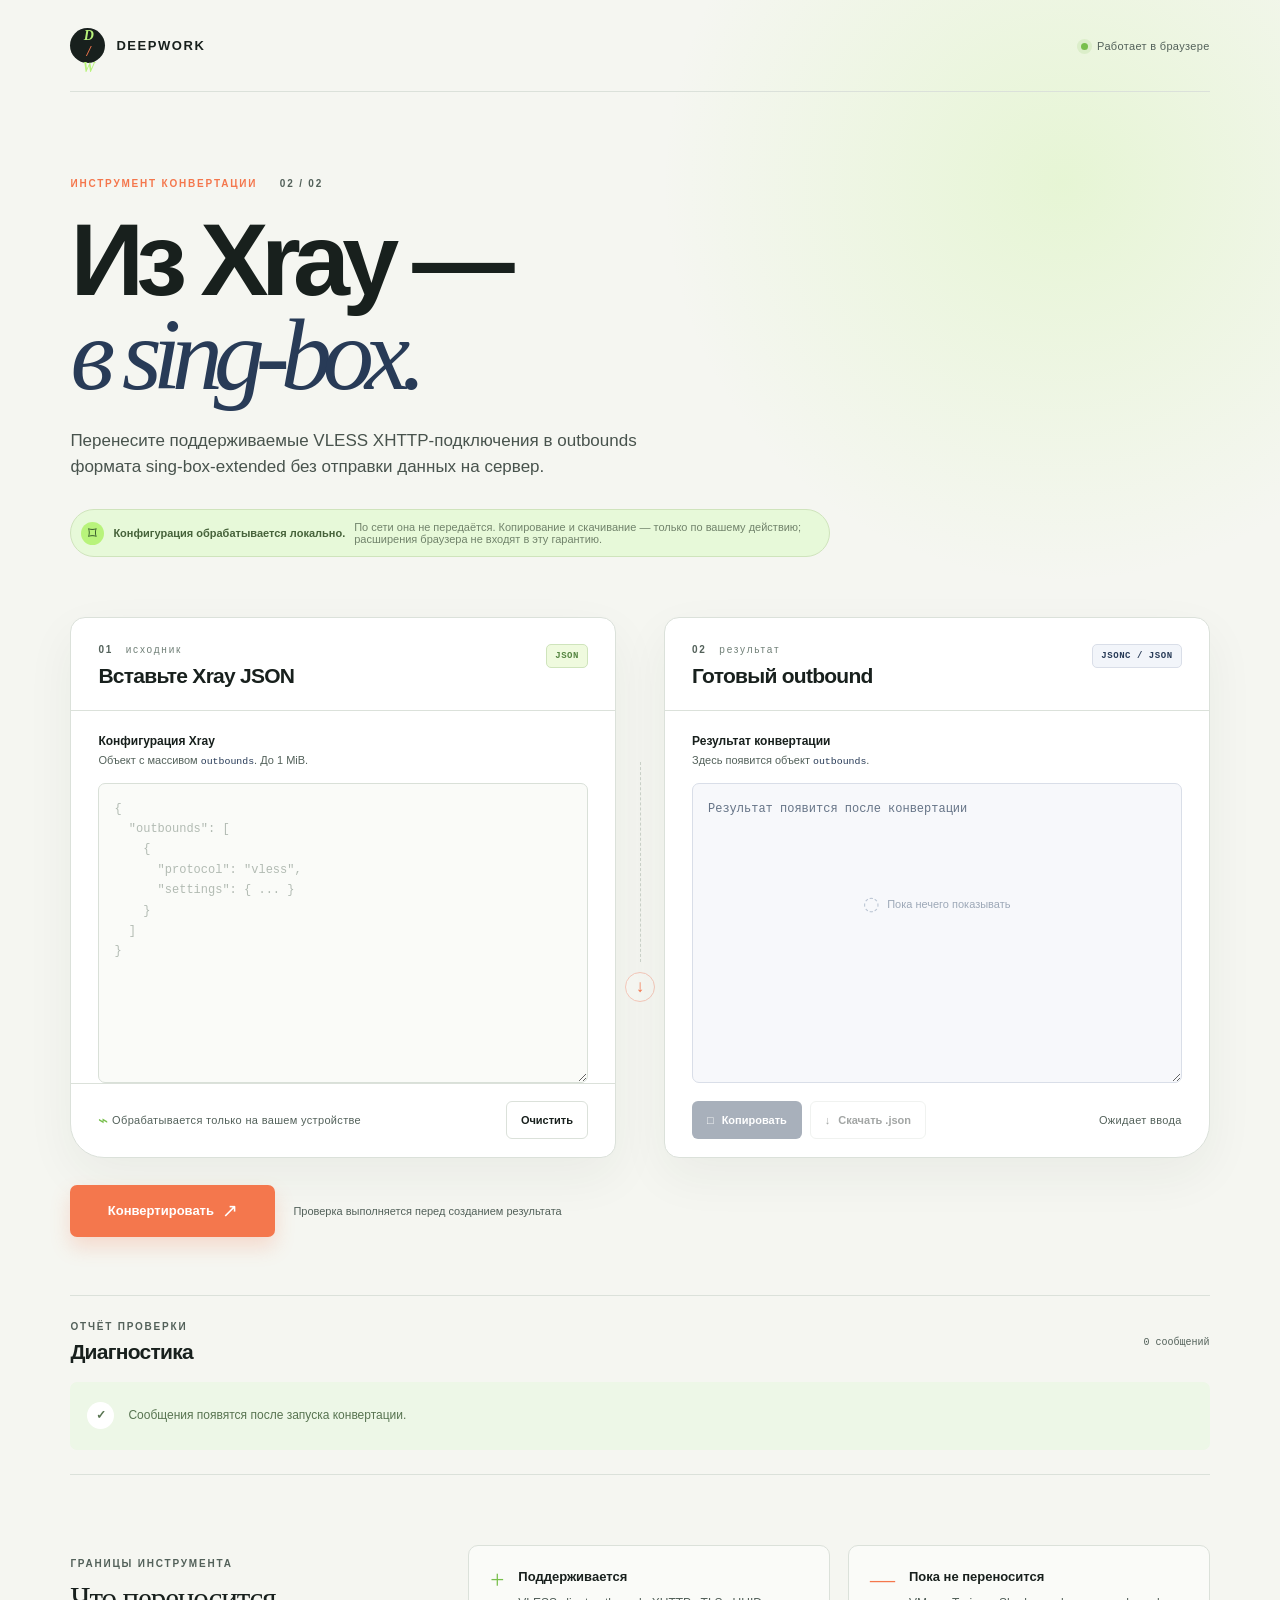
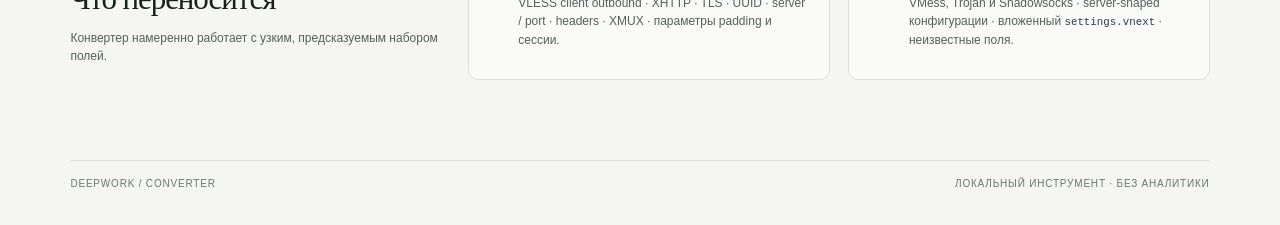
==== docs/converter/index.html @ feda3338 "feat(converter): add xray to sing-box-extended converter" ====
<!doctype html>
<html lang="ru">
<head>
  <meta charset="utf-8">
  <meta name="viewport" content="width=device-width, initial-scale=1">
  <meta name="description" content="Локальный конвертер Xray JSON в outbounds формата sing-box-extended.">
  <meta http-equiv="Content-Security-Policy" content="default-src 'none'; script-src 'self'; style-src 'self'; img-src 'self' data:; connect-src 'none'; object-src 'none'; base-uri 'none'; form-action 'none'">
  <meta name="referrer" content="no-referrer">
  <title>Deepwork / Xray → sing-box</title>
  <link rel="stylesheet" href="./styles.css">
</head>
<body>
  <div class="page-shell">
    <header class="site-header">
      <a class="brand" href="./" aria-label="Deepwork, начало">
        <span class="brand-mark" aria-hidden="true">D<span>/</span>W</span>
        <span>deepwork</span>
      </a>
      <div class="header-note"><span class="status-dot" aria-hidden="true"></span> Работает в браузере</div>
    </header>

    <main>
      <section class="hero" aria-labelledby="page-title">
        <p class="eyebrow">ИНСТРУМЕНТ КОНВЕРТАЦИИ <span>02 / 02</span></p>
        <h1 id="page-title">Из Xray —<br><em>в sing-box.</em></h1>
        <p class="hero-copy">Перенесите поддерживаемые VLESS XHTTP-подключения в outbounds формата sing-box-extended без отправки данных на сервер.</p>
        <div class="privacy-chip"><span class="lock-icon" aria-hidden="true">⌑</span><strong>Конфигурация обрабатывается локально.</strong><span>По сети она не передаётся. Копирование и скачивание — только по вашему действию; расширения браузера не входят в эту гарантию.</span></div>
      </section>

      <section class="workspace" aria-label="Конвертер конфигурации">
        <div class="panel input-panel">
          <div class="panel-heading">
            <div>
              <p class="panel-kicker">01 <span>исходник</span></p>
              <h2>Вставьте Xray JSON</h2>
            </div>
            <span class="format-badge">JSON</span>
          </div>
          <div class="field-wrap">
            <label for="xray-input">Конфигурация Xray</label>
            <p class="field-help" id="input-help">Объект с массивом <code>outbounds</code>. До 1&nbsp;MiB.</p>
            <textarea id="xray-input" name="xray-input" spellcheck="false" autocomplete="off" aria-describedby="input-help" placeholder="{
  &quot;outbounds&quot;: [
    {
      &quot;protocol&quot;: &quot;vless&quot;,
      &quot;settings&quot;: { ... }
    }
  ]
}"></textarea>
          </div>
          <div class="panel-footer input-footer">
            <span class="local-note"><span aria-hidden="true">⌁</span> Обрабатывается только на вашем устройстве</span>
            <button class="button button-ghost" id="clear-button" type="button">Очистить</button>
          </div>
        </div>

        <div class="convert-rail" aria-hidden="true"><span class="rail-line"></span><span class="arrow">↓</span></div>

        <div class="panel output-panel">
          <div class="panel-heading">
            <div>
              <p class="panel-kicker">02 <span>результат</span></p>
              <h2>Готовый outbound</h2>
            </div>
            <span class="format-badge format-output">JSONC / JSON</span>
          </div>
          <div class="field-wrap output-wrap">
            <label for="output-json">Результат конвертации</label>
            <p class="field-help" id="output-help">Здесь появится объект <code>outbounds</code>.</p>
            <textarea id="output-json" name="output-json" readonly spellcheck="false" aria-describedby="output-help" placeholder="Результат появится после конвертации"></textarea>
            <div class="empty-state" id="empty-state"> <span class="empty-icon" aria-hidden="true">◌</span><span>Пока нечего показывать</span></div>
          </div>
          <div class="panel-footer output-footer">
            <div class="output-actions" aria-label="Действия с результатом">
              <button class="button button-primary" id="copy-button" type="button" disabled><span aria-hidden="true">□</span> Копировать</button>
              <button class="button button-ghost" id="download-button" type="button" disabled><span aria-hidden="true">↓</span> Скачать .json</button>
            </div>
            <span class="output-meta" id="output-meta" role="status" aria-live="polite">Ожидает ввода</span>
          </div>
        </div>
      </section>

      <div class="convert-action">
        <button class="button button-convert" id="convert-button" type="button"><span>Конвертировать</span><span class="button-arrow" aria-hidden="true">↗</span></button>
        <p>Проверка выполняется перед созданием результата</p>
      </div>

      <section class="report" aria-labelledby="report-title">
        <div class="report-topline">
          <div><p class="panel-kicker">ОТЧЁТ ПРОВЕРКИ</p><h2 id="report-title">Диагностика</h2></div>
          <span class="report-count" id="diagnostic-count">0 сообщений</span>
        </div>
        <div class="diagnostics diagnostics-empty" id="diagnostics" role="status">
          <span class="report-icon" aria-hidden="true">✓</span>
          <p>Сообщения появятся после запуска конвертации.</p>
        </div>
        <div class="diagnostics diagnostics-error" id="error-state" role="alert" hidden>
          <span class="report-icon" aria-hidden="true">!</span>
          <p><strong>Конвертация не выполнена.</strong><br>Проверьте сообщения и исправьте исходный JSON.</p>
        </div>
        <div class="diagnostics diagnostics-success" id="success-state" hidden>
          <span class="report-icon" aria-hidden="true">✓</span>
          <p><strong>Готово.</strong><br>Поддерживаемые outbounds собраны в новый объект.</p>
        </div>
      </section>

      <section class="scope-grid" aria-labelledby="scope-title">
        <div class="scope-intro"><p class="panel-kicker">ГРАНИЦЫ ИНСТРУМЕНТА</p><h2 id="scope-title">Что переносится</h2><p>Конвертер намеренно работает с узким, предсказуемым набором полей.</p></div>
        <div class="scope-card supported"><span class="scope-sign" aria-hidden="true">+</span><div><h3>Поддерживается</h3><p>VLESS client outbound · XHTTP · TLS · UUID · server / port · headers · XMUX · параметры padding и сессии.</p></div></div>
        <div class="scope-card deferred"><span class="scope-sign" aria-hidden="true">—</span><div><h3>Пока не переносится</h3><p>VMess, Trojan и Shadowsocks · server-shaped конфигурации · вложенный <code>settings.vnext</code> · неизвестные поля.</p></div></div>
      </section>
    </main>

    <footer class="site-footer"><span>Deepwork / converter</span><span>Локальный инструмент · без аналитики</span></footer>
  </div>
  <script type="module" src="./app.js"></script>
</body>
</html>
---- docs/converter/styles.css ----
:root {
  --ink: #18201d;
  --muted: #53615a;
  --line: #dbe1da;
  --paper: #f5f6f1;
  --card: #ffffff;
  --mint: #b8f37b;
  --mint-deep: #78bf4c;
  --orange: #f4774d;
  --navy: #283b57;
  --mono: "SFMono-Regular", Consolas, "Liberation Mono", monospace;
  --display: Georgia, "Times New Roman", serif;
}

* { box-sizing: border-box; }
html { background: var(--paper); color: var(--ink); font-family: "Trebuchet MS", "Avenir Next", sans-serif; }
body { margin: 0; min-width: 320px; background: radial-gradient(circle at 83% 10%, rgba(184,243,123,.24), transparent 25rem), var(--paper); }
button, textarea { font: inherit; }
button { cursor: pointer; }
.page-shell { max-width: 1320px; margin: 0 auto; padding: 0 5.5vw 36px; }
.site-header { height: 92px; display: flex; align-items: center; justify-content: space-between; border-bottom: 1px solid var(--line); }
.brand { display: flex; align-items: center; gap: 11px; color: var(--ink); font-size: 13px; font-weight: 700; letter-spacing: .12em; text-transform: uppercase; text-decoration: none; }
.brand-mark { display: grid; place-items: center; width: 35px; height: 35px; border-radius: 50%; background: var(--ink); color: var(--mint); font-family: var(--display); font-size: 14px; font-style: italic; letter-spacing: -.12em; }
.brand-mark span { color: var(--orange); }
.header-note, .local-note, .output-meta { color: var(--muted); font-size: 11px; letter-spacing: .03em; }
.status-dot { display: inline-block; width: 7px; height: 7px; margin-right: 6px; border-radius: 50%; background: var(--mint-deep); box-shadow: 0 0 0 4px rgba(120,191,76,.14); }
.hero { padding: 86px 0 60px; max-width: 760px; overflow: visible; }
.eyebrow, .panel-kicker { margin: 0 0 18px; color: var(--orange); font-size: 10px; font-weight: 700; letter-spacing: .18em; }
.eyebrow span { margin-left: 18px; color: var(--muted); }
h1, h2, h3, p { margin-top: 0; }
h1 { margin-bottom: 25px; padding-top: .06em; font-size: clamp(58px, 8vw, 106px); line-height: .92; letter-spacing: -.075em; font-weight: 800; overflow: visible; }
h1 em { color: var(--navy); font-family: var(--display); font-weight: 400; letter-spacing: -.09em; }
.hero-copy { max-width: 590px; margin-bottom: 29px; color: #48534d; font-size: 17px; line-height: 1.55; }
.privacy-chip { display: inline-flex; align-items: center; gap: 9px; max-width: 100%; padding: 11px 14px 11px 10px; border: 1px solid #cfe4bc; border-radius: 999px; background: rgba(224,250,205,.65); color: #46623a; font-size: 11px; flex-wrap: wrap; }
.privacy-chip span:last-child { flex: 1 1 280px; color: #71836b; }
.lock-icon { display: grid; place-items: center; width: 23px; height: 23px; border-radius: 50%; background: var(--mint); color: #335629; font-size: 17px; }
.workspace { display: grid; grid-template-columns: 1fr 48px 1fr; align-items: stretch; }
.panel { border: 1px solid var(--line); background: var(--card); box-shadow: 0 18px 50px rgba(32,47,36,.055); }
.input-panel { border-radius: 15px 15px 15px 34px; }
.output-panel { border-radius: 15px 15px 34px 15px; }
.panel-heading { display: flex; align-items: flex-start; justify-content: space-between; padding: 26px 27px 22px; border-bottom: 1px solid var(--line); }
.panel-kicker { margin-bottom: 9px; color: var(--muted); font-size: 10px; }
.panel-kicker span { margin-left: 8px; color: #718078; font-weight: 400; }
h2 { margin-bottom: 0; font-size: 21px; letter-spacing: -.035em; }
.format-badge { padding: 6px 8px; border: 1px solid #cfe4bc; border-radius: 5px; background: #effade; color: #568642; font-family: var(--mono); font-size: 9px; font-weight: 700; letter-spacing: .06em; }
.format-output { border-color: #d9dee8; background: #f2f5fa; color: var(--navy); }
.field-wrap { position: relative; padding: 23px 27px 0; }
label { display: block; margin-bottom: 5px; color: var(--ink); font-size: 12px; font-weight: 700; }
.field-help { margin-bottom: 13px; color: var(--muted); font-size: 11px; line-height: 1.45; }
code { color: var(--navy); font-family: var(--mono); font-size: .9em; }
textarea { display: block; width: 100%; height: 300px; resize: vertical; border: 1px solid #d9e0d8; border-radius: 7px; outline: 0; background: #fafbf8; color: var(--ink); font-family: var(--mono); font-size: 12px; line-height: 1.7; padding: 15px; transition: border-color .2s, box-shadow .2s, background .2s; }
textarea::placeholder { color: #b2bbb3; }
textarea:focus { border-color: var(--mint-deep); background: #fff; box-shadow: 0 0 0 4px rgba(120,191,76,.18); }
.output-wrap textarea { border-color: #d9dee8; background: #f7f8fb; color: var(--navy); }
.output-wrap textarea::placeholder { color: #667487; opacity: 1; }
.empty-state { position: absolute; top: 181px; left: 0; right: 0; display: flex; align-items: center; justify-content: center; gap: 7px; color: #9da8b7; font-size: 11px; pointer-events: none; }
.empty-icon { color: #b9c4d2; font-size: 19px; }
.panel-footer { min-height: 74px; display: flex; align-items: center; justify-content: space-between; gap: 14px; padding: 17px 27px; }
.input-footer { border-top: 1px solid var(--line); }
.local-note span { color: var(--mint-deep); font-size: 17px; vertical-align: -2px; }
.convert-rail { display: flex; flex-direction: column; align-items: center; justify-content: center; color: var(--orange); }
.rail-line { height: 37%; border-left: 1px dashed #cbd2c9; }
.arrow { display: grid; place-items: center; width: 30px; height: 30px; margin: 10px 0; border: 1px solid #f3c7b9; border-radius: 50%; background: var(--paper); font-size: 17px; }
.button { display: inline-flex; align-items: center; justify-content: center; gap: 8px; min-height: 38px; border: 1px solid transparent; border-radius: 6px; padding: 0 14px; font-size: 11px; font-weight: 700; transition: transform .2s, background .2s, border-color .2s; }
.button:hover:not(:disabled) { transform: translateY(-2px); }
.button:focus-visible { outline: 3px solid var(--orange); outline-offset: 3px; }
.button-ghost { border-color: var(--line); background: transparent; color: var(--ink); }
.button-ghost:hover:not(:disabled) { border-color: var(--ink); }
.button-primary { background: var(--navy); color: white; }
.button-primary:hover:not(:disabled) { background: #1d2e47; }
.button:disabled { cursor: not-allowed; opacity: .4; }
.output-actions { display: flex; gap: 8px; }
.convert-action { display: flex; align-items: center; gap: 18px; margin: 27px 0 58px; }
.button-convert { min-width: 205px; height: 52px; border-radius: 7px; background: var(--orange); color: white; font-size: 13px; box-shadow: 0 10px 20px rgba(244,119,77,.22); }
.button-convert:hover { background: #e6673d; }
.button-arrow { font-size: 19px; font-weight: 400; }
.convert-action p { margin: 0; color: var(--muted); font-size: 11px; }
.report { margin-bottom: 70px; border-top: 1px solid var(--line); border-bottom: 1px solid var(--line); }
.report-topline { display: flex; align-items: center; justify-content: space-between; padding: 25px 0 18px; }
.report-topline .panel-kicker { margin-bottom: 8px; }
.report-count { color: var(--muted); font-family: var(--mono); font-size: 10px; }
.diagnostics { min-height: 68px; display: flex; align-items: center; gap: 14px; margin-bottom: 24px; padding: 13px 17px; border-radius: 7px; background: #edf7e7; color: #587451; font-size: 12px; line-height: 1.4; }
.diagnostics p { margin: 0; }
.diagnostics-error { background: #fff0eb; color: #a54c32; }
.diagnostics-success { background: #edf7e7; color: #587451; }
.report-icon { display: grid; flex: 0 0 27px; place-items: center; width: 27px; height: 27px; border-radius: 50%; background: white; font-weight: 700; }
.diagnostics-list { display: flex; width: 100%; flex-direction: column; align-items: stretch; gap: 8px; }
.diagnostics:has(> .diagnostic-row) { flex-direction: column; align-items: stretch; }
.diagnostic-row { display: flex; align-items: flex-start; gap: 11px; width: 100%; min-width: 0; padding: 11px 12px; border: 1px solid transparent; border-radius: 6px; line-height: 1.45; overflow-wrap: anywhere; }
.diagnostic-row::before { display: grid; flex: 0 0 22px; place-items: center; width: 22px; height: 22px; border-radius: 50%; font-size: 12px; font-weight: 700; }
.diagnostic-fatal { border-color: #efc3b7; background: #fff0eb; color: #8f3927; }
.diagnostic-fatal::before { content: "!"; background: #f4774d; color: #fff; }
.diagnostic-warning { border-color: #e7d6a9; background: #fff9e8; color: #735c20; }
.diagnostic-warning::before { content: "~"; background: #e6b84e; color: #fff; }
.diagnostic-row strong { color: inherit; }
.scope-grid { display: grid; grid-template-columns: 1.05fr 1fr 1fr; gap: 18px; margin-bottom: 80px; }
.scope-intro { padding: 13px 8px 0 0; }
.scope-intro .panel-kicker { margin-bottom: 12px; }
.scope-intro h2 { margin-bottom: 12px; font-family: var(--display); font-size: 31px; font-weight: 400; }
.scope-intro p:last-child, .scope-card p { color: var(--muted); font-size: 12px; line-height: 1.55; }
.scope-card { display: flex; gap: 14px; min-height: 135px; padding: 21px; border: 1px solid var(--line); border-radius: 10px; background: rgba(255,255,255,.46); }
.scope-card h3 { margin: 2px 0 10px; font-size: 13px; }
.scope-card p { margin-bottom: 0; }
.scope-sign { color: var(--mint-deep); font-family: var(--display); font-size: 25px; line-height: 1; }
.deferred .scope-sign { color: var(--orange); }
.site-footer { display: flex; justify-content: space-between; padding-top: 17px; border-top: 1px solid var(--line); color: #68766e; font-size: 10px; letter-spacing: .08em; text-transform: uppercase; }
[hidden] { display: none !important; }

@media (max-width: 800px) {
  .page-shell { padding: 0 20px 28px; }
  .site-header { height: 72px; }
  .hero { padding: 64px 0 44px; }
  .workspace { display: block; }
  .convert-rail { height: 55px; flex-direction: row; }
  .rail-line { width: 35%; height: 0; border-top: 1px dashed #cbd2c9; border-left: 0; }
  .rail-line + .arrow { margin: 0 10px; }
  .scope-grid { grid-template-columns: 1fr 1fr; }
  .scope-intro { grid-column: 1 / -1; }
}
@media (max-width: 520px) {
  .header-note { display: none; }
  .hero { padding-top: 50px; }
  h1 { font-size: 60px; }
  .hero-copy { font-size: 15px; }
  .privacy-chip { align-items: flex-start; border-radius: 10px; flex-wrap: wrap; }
  .privacy-chip span:last-child { margin-left: 32px; margin-top: -5px; }
  .panel-heading, .field-wrap { padding-left: 18px; padding-right: 18px; }
  .panel-footer { padding-left: 18px; padding-right: 18px; }
  textarea { height: 245px; }
  .empty-state { top: 152px; }
  .convert-action { align-items: flex-start; flex-direction: column; margin-bottom: 48px; }
  .button-convert { width: 100%; }
  .output-actions { width: 100%; flex-wrap: wrap; }
  .output-actions .button { flex: 1; }
  .output-footer { align-items: flex-start; flex-direction: column; }
  .scope-grid { display: block; }
  .scope-intro { margin-bottom: 22px; }
  .scope-card { margin-bottom: 12px; }
  .site-footer { gap: 12px; flex-direction: column; }
}
@media (prefers-reduced-motion: reduce) { *, *::before, *::after { scroll-behavior: auto !important; transition-duration: .01ms !important; animation-duration: .01ms !important; } }
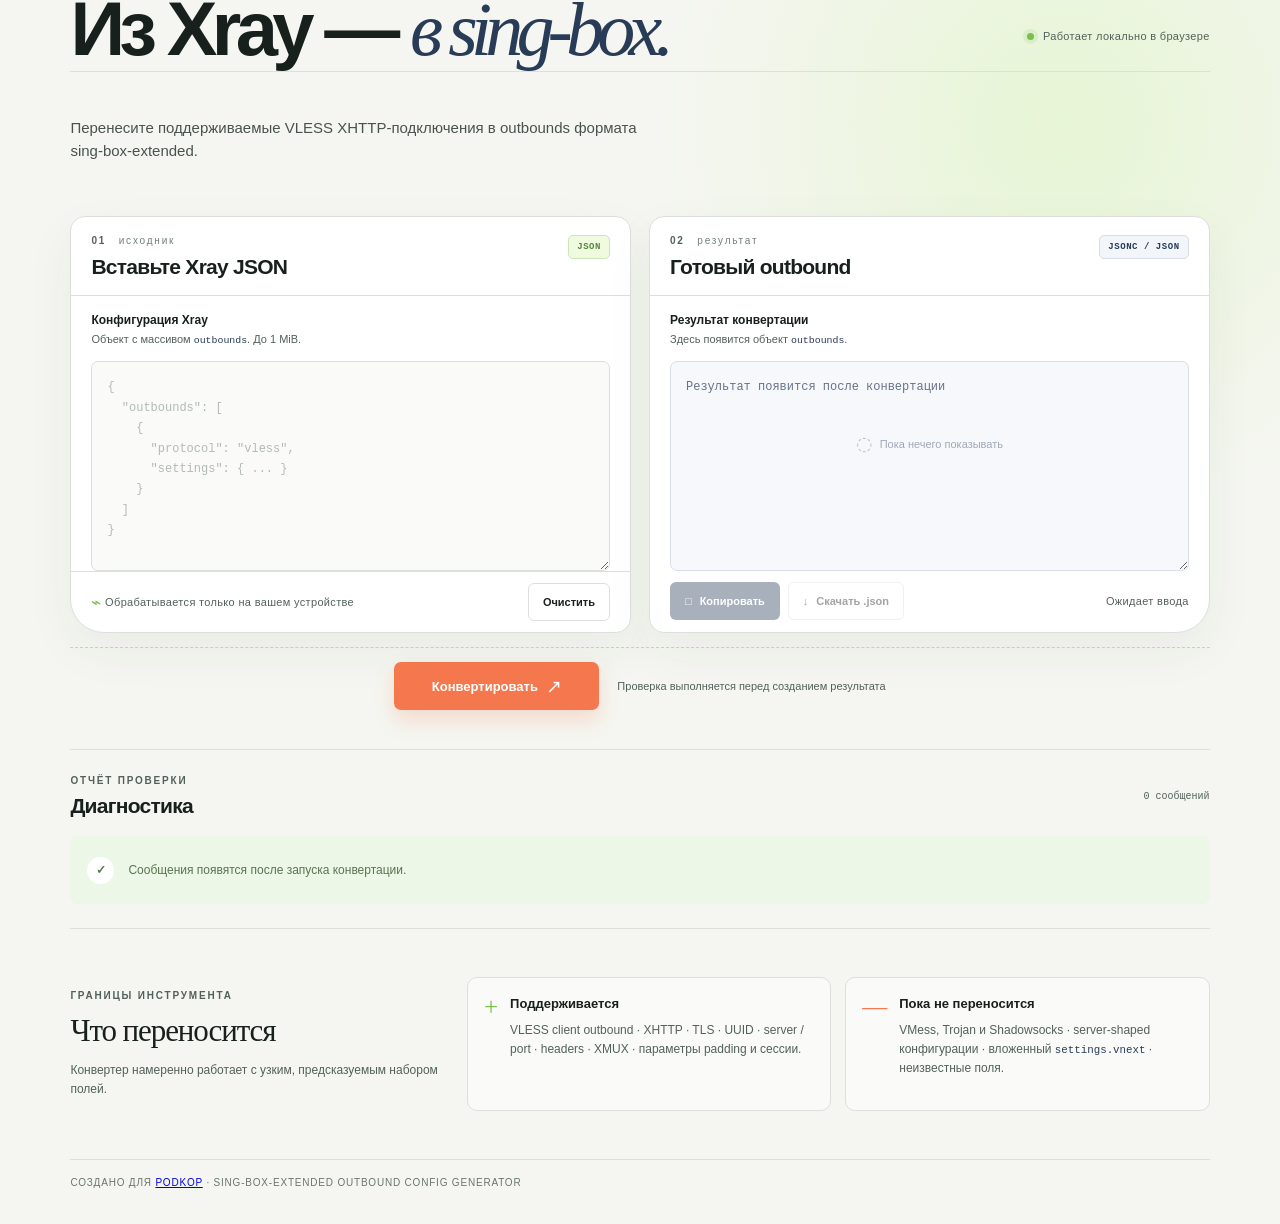
==== commit d0ebe7f7: "feat(converter): enforce extraction compatibility checks" ====
--- a/docs/converter/index.html
+++ b/docs/converter/index.html
@@ -12,19 +12,13 @@
 <body>
   <div class="page-shell">
     <header class="site-header">
-      <a class="brand" href="./" aria-label="Deepwork, начало">
-        <span class="brand-mark" aria-hidden="true">D<span>/</span>W</span>
-        <span>deepwork</span>
-      </a>
-      <div class="header-note"><span class="status-dot" aria-hidden="true"></span> Работает в браузере</div>
+      <h1 id="page-title">Из Xray — <em>в sing-box.</em></h1>
+      <div class="header-note"><span class="status-dot" aria-hidden="true"></span> Работает локально в браузере</div>
     </header>
 
     <main>
       <section class="hero" aria-labelledby="page-title">
-        <p class="eyebrow">ИНСТРУМЕНТ КОНВЕРТАЦИИ <span>02 / 02</span></p>
-        <h1 id="page-title">Из Xray —<br><em>в sing-box.</em></h1>
-        <p class="hero-copy">Перенесите поддерживаемые VLESS XHTTP-подключения в outbounds формата sing-box-extended без отправки данных на сервер.</p>
-        <div class="privacy-chip"><span class="lock-icon" aria-hidden="true">⌑</span><strong>Конфигурация обрабатывается локально.</strong><span>По сети она не передаётся. Копирование и скачивание — только по вашему действию; расширения браузера не входят в эту гарантию.</span></div>
+        <p class="hero-copy">Перенесите поддерживаемые VLESS XHTTP-подключения в outbounds формата sing-box-extended.</p>
       </section>
 
       <section class="workspace" aria-label="Конвертер конфигурации">
@@ -111,7 +105,7 @@
       </section>
     </main>
 
-    <footer class="site-footer"><span>Deepwork / converter</span><span>Локальный инструмент · без аналитики</span></footer>
+    <footer class="site-footer"><span>Создано для <a href="https://github.com/itdoginfo/podkop" target="_blank">Podkop</a> · sing-box-extended outbound config generator </span></footer>
   </div>
   <script type="module" src="./app.js"></script>
 </body>
--- a/docs/converter/styles.css
+++ b/docs/converter/styles.css
@@ -18,49 +18,47 @@
 button, textarea { font: inherit; }
 button { cursor: pointer; }
 .page-shell { max-width: 1320px; margin: 0 auto; padding: 0 5.5vw 36px; }
-.site-header { height: 92px; display: flex; align-items: center; justify-content: space-between; border-bottom: 1px solid var(--line); }
+.site-header { height: 72px; display: flex; align-items: center; justify-content: space-between; border-bottom: 1px solid var(--line); }
 .brand { display: flex; align-items: center; gap: 11px; color: var(--ink); font-size: 13px; font-weight: 700; letter-spacing: .12em; text-transform: uppercase; text-decoration: none; }
 .brand-mark { display: grid; place-items: center; width: 35px; height: 35px; border-radius: 50%; background: var(--ink); color: var(--mint); font-family: var(--display); font-size: 14px; font-style: italic; letter-spacing: -.12em; }
 .brand-mark span { color: var(--orange); }
 .header-note, .local-note, .output-meta { color: var(--muted); font-size: 11px; letter-spacing: .03em; }
 .status-dot { display: inline-block; width: 7px; height: 7px; margin-right: 6px; border-radius: 50%; background: var(--mint-deep); box-shadow: 0 0 0 4px rgba(120,191,76,.14); }
-.hero { padding: 86px 0 60px; max-width: 760px; overflow: visible; }
-.eyebrow, .panel-kicker { margin: 0 0 18px; color: var(--orange); font-size: 10px; font-weight: 700; letter-spacing: .18em; }
+.hero { padding: 45px 0 34px; max-width: 760px; overflow: visible; }
+.eyebrow, .panel-kicker { margin: 0 0 13px; color: var(--orange); font-size: 10px; font-weight: 700; letter-spacing: .18em; }
 .eyebrow span { margin-left: 18px; color: var(--muted); }
 h1, h2, h3, p { margin-top: 0; }
-h1 { margin-bottom: 25px; padding-top: .06em; font-size: clamp(58px, 8vw, 106px); line-height: .92; letter-spacing: -.075em; font-weight: 800; overflow: visible; }
+h1 { margin-bottom: 17px; padding-top: .06em; font-size: clamp(52px, 6.4vw, 76px); line-height: .94; letter-spacing: -.075em; font-weight: 800; overflow: visible; }
 h1 em { color: var(--navy); font-family: var(--display); font-weight: 400; letter-spacing: -.09em; }
-.hero-copy { max-width: 590px; margin-bottom: 29px; color: #48534d; font-size: 17px; line-height: 1.55; }
-.privacy-chip { display: inline-flex; align-items: center; gap: 9px; max-width: 100%; padding: 11px 14px 11px 10px; border: 1px solid #cfe4bc; border-radius: 999px; background: rgba(224,250,205,.65); color: #46623a; font-size: 11px; flex-wrap: wrap; }
+.hero-copy { max-width: 590px; margin-bottom: 20px; color: #48534d; font-size: 15px; line-height: 1.5; }
+.privacy-chip { display: inline-flex; align-items: center; gap: 7px; max-width: 100%; padding: 8px 11px 8px 8px; border: 1px solid #cfe4bc; border-radius: 999px; background: rgba(224,250,205,.65); color: #46623a; font-size: 10px; flex-wrap: wrap; }
 .privacy-chip span:last-child { flex: 1 1 280px; color: #71836b; }
-.lock-icon { display: grid; place-items: center; width: 23px; height: 23px; border-radius: 50%; background: var(--mint); color: #335629; font-size: 17px; }
-.workspace { display: grid; grid-template-columns: 1fr 48px 1fr; align-items: stretch; }
+.lock-icon { display: grid; place-items: center; width: 21px; height: 21px; border-radius: 50%; background: var(--mint); color: #335629; font-size: 15px; }
+.workspace { display: grid; grid-template-columns: 1fr 1fr; gap: 18px; align-items: stretch; }
 .panel { border: 1px solid var(--line); background: var(--card); box-shadow: 0 18px 50px rgba(32,47,36,.055); }
 .input-panel { border-radius: 15px 15px 15px 34px; }
 .output-panel { border-radius: 15px 15px 34px 15px; }
-.panel-heading { display: flex; align-items: flex-start; justify-content: space-between; padding: 26px 27px 22px; border-bottom: 1px solid var(--line); }
+.panel-heading { display: flex; align-items: flex-start; justify-content: space-between; padding: 18px 20px 16px; border-bottom: 1px solid var(--line); }
 .panel-kicker { margin-bottom: 9px; color: var(--muted); font-size: 10px; }
 .panel-kicker span { margin-left: 8px; color: #718078; font-weight: 400; }
 h2 { margin-bottom: 0; font-size: 21px; letter-spacing: -.035em; }
 .format-badge { padding: 6px 8px; border: 1px solid #cfe4bc; border-radius: 5px; background: #effade; color: #568642; font-family: var(--mono); font-size: 9px; font-weight: 700; letter-spacing: .06em; }
 .format-output { border-color: #d9dee8; background: #f2f5fa; color: var(--navy); }
-.field-wrap { position: relative; padding: 23px 27px 0; }
+.field-wrap { position: relative; padding: 17px 20px 0; }
 label { display: block; margin-bottom: 5px; color: var(--ink); font-size: 12px; font-weight: 700; }
 .field-help { margin-bottom: 13px; color: var(--muted); font-size: 11px; line-height: 1.45; }
 code { color: var(--navy); font-family: var(--mono); font-size: .9em; }
-textarea { display: block; width: 100%; height: 300px; resize: vertical; border: 1px solid #d9e0d8; border-radius: 7px; outline: 0; background: #fafbf8; color: var(--ink); font-family: var(--mono); font-size: 12px; line-height: 1.7; padding: 15px; transition: border-color .2s, box-shadow .2s, background .2s; }
+textarea { display: block; width: 100%; height: 210px; resize: vertical; border: 1px solid #d9e0d8; border-radius: 7px; outline: 0; background: #fafbf8; color: var(--ink); font-family: var(--mono); font-size: 12px; line-height: 1.7; padding: 15px; transition: border-color .2s, box-shadow .2s, background .2s; }
 textarea::placeholder { color: #b2bbb3; }
 textarea:focus { border-color: var(--mint-deep); background: #fff; box-shadow: 0 0 0 4px rgba(120,191,76,.18); }
 .output-wrap textarea { border-color: #d9dee8; background: #f7f8fb; color: var(--navy); }
 .output-wrap textarea::placeholder { color: #667487; opacity: 1; }
-.empty-state { position: absolute; top: 181px; left: 0; right: 0; display: flex; align-items: center; justify-content: center; gap: 7px; color: #9da8b7; font-size: 11px; pointer-events: none; }
+.empty-state { position: absolute; top: 136px; left: 0; right: 0; display: flex; align-items: center; justify-content: center; gap: 7px; color: #9da8b7; font-size: 11px; pointer-events: none; }
 .empty-icon { color: #b9c4d2; font-size: 19px; }
-.panel-footer { min-height: 74px; display: flex; align-items: center; justify-content: space-between; gap: 14px; padding: 17px 27px; }
+.panel-footer { min-height: 60px; display: flex; align-items: center; justify-content: space-between; gap: 14px; padding: 11px 20px; }
 .input-footer { border-top: 1px solid var(--line); }
 .local-note span { color: var(--mint-deep); font-size: 17px; vertical-align: -2px; }
-.convert-rail { display: flex; flex-direction: column; align-items: center; justify-content: center; color: var(--orange); }
-.rail-line { height: 37%; border-left: 1px dashed #cbd2c9; }
-.arrow { display: grid; place-items: center; width: 30px; height: 30px; margin: 10px 0; border: 1px solid #f3c7b9; border-radius: 50%; background: var(--paper); font-size: 17px; }
+.convert-rail { display: none; }
 .button { display: inline-flex; align-items: center; justify-content: center; gap: 8px; min-height: 38px; border: 1px solid transparent; border-radius: 6px; padding: 0 14px; font-size: 11px; font-weight: 700; transition: transform .2s, background .2s, border-color .2s; }
 .button:hover:not(:disabled) { transform: translateY(-2px); }
 .button:focus-visible { outline: 3px solid var(--orange); outline-offset: 3px; }
@@ -70,12 +68,12 @@
 .button-primary:hover:not(:disabled) { background: #1d2e47; }
 .button:disabled { cursor: not-allowed; opacity: .4; }
 .output-actions { display: flex; gap: 8px; }
-.convert-action { display: flex; align-items: center; gap: 18px; margin: 27px 0 58px; }
-.button-convert { min-width: 205px; height: 52px; border-radius: 7px; background: var(--orange); color: white; font-size: 13px; box-shadow: 0 10px 20px rgba(244,119,77,.22); }
+.convert-action { display: flex; align-items: center; justify-content: center; gap: 18px; margin: 14px 0 39px; padding-top: 14px; border-top: 1px dashed #cbd2c9; }
+.button-convert { min-width: 205px; height: 48px; border-radius: 7px; background: var(--orange); color: white; font-size: 13px; box-shadow: 0 10px 20px rgba(244,119,77,.22); }
 .button-convert:hover { background: #e6673d; }
 .button-arrow { font-size: 19px; font-weight: 400; }
 .convert-action p { margin: 0; color: var(--muted); font-size: 11px; }
-.report { margin-bottom: 70px; border-top: 1px solid var(--line); border-bottom: 1px solid var(--line); }
+.report { margin-bottom: 48px; border-top: 1px solid var(--line); border-bottom: 1px solid var(--line); }
 .report-topline { display: flex; align-items: center; justify-content: space-between; padding: 25px 0 18px; }
 .report-topline .panel-kicker { margin-bottom: 8px; }
 .report-count { color: var(--muted); font-family: var(--mono); font-size: 10px; }
@@ -93,12 +91,12 @@
 .diagnostic-warning { border-color: #e7d6a9; background: #fff9e8; color: #735c20; }
 .diagnostic-warning::before { content: "~"; background: #e6b84e; color: #fff; }
 .diagnostic-row strong { color: inherit; }
-.scope-grid { display: grid; grid-template-columns: 1.05fr 1fr 1fr; gap: 18px; margin-bottom: 80px; }
+.scope-grid { display: grid; grid-template-columns: 1.05fr 1fr 1fr; gap: 14px; margin-bottom: 48px; }
 .scope-intro { padding: 13px 8px 0 0; }
 .scope-intro .panel-kicker { margin-bottom: 12px; }
 .scope-intro h2 { margin-bottom: 12px; font-family: var(--display); font-size: 31px; font-weight: 400; }
 .scope-intro p:last-child, .scope-card p { color: var(--muted); font-size: 12px; line-height: 1.55; }
-.scope-card { display: flex; gap: 14px; min-height: 135px; padding: 21px; border: 1px solid var(--line); border-radius: 10px; background: rgba(255,255,255,.46); }
+.scope-card { display: flex; gap: 12px; min-height: 112px; padding: 16px; border: 1px solid var(--line); border-radius: 10px; background: rgba(255,255,255,.46); }
 .scope-card h3 { margin: 2px 0 10px; font-size: 13px; }
 .scope-card p { margin-bottom: 0; }
 .scope-sign { color: var(--mint-deep); font-family: var(--display); font-size: 25px; line-height: 1; }
@@ -109,26 +107,24 @@
 @media (max-width: 800px) {
   .page-shell { padding: 0 20px 28px; }
   .site-header { height: 72px; }
-  .hero { padding: 64px 0 44px; }
+  .hero { padding: 36px 0 28px; }
   .workspace { display: block; }
-  .convert-rail { height: 55px; flex-direction: row; }
-  .rail-line { width: 35%; height: 0; border-top: 1px dashed #cbd2c9; border-left: 0; }
-  .rail-line + .arrow { margin: 0 10px; }
+  .output-panel { margin-top: 12px; }
   .scope-grid { grid-template-columns: 1fr 1fr; }
   .scope-intro { grid-column: 1 / -1; }
 }
 @media (max-width: 520px) {
   .header-note { display: none; }
-  .hero { padding-top: 50px; }
-  h1 { font-size: 60px; }
-  .hero-copy { font-size: 15px; }
+  .hero { padding-top: 30px; }
+  h1 { font-size: 52px; }
+  .hero-copy { font-size: 14px; }
   .privacy-chip { align-items: flex-start; border-radius: 10px; flex-wrap: wrap; }
   .privacy-chip span:last-child { margin-left: 32px; margin-top: -5px; }
   .panel-heading, .field-wrap { padding-left: 18px; padding-right: 18px; }
   .panel-footer { padding-left: 18px; padding-right: 18px; }
-  textarea { height: 245px; }
-  .empty-state { top: 152px; }
-  .convert-action { align-items: flex-start; flex-direction: column; margin-bottom: 48px; }
+  textarea { height: 210px; }
+  .empty-state { top: 136px; }
+  .convert-action { align-items: stretch; flex-direction: column; gap: 8px; margin: 12px 0 34px; }
   .button-convert { width: 100%; }
   .output-actions { width: 100%; flex-wrap: wrap; }
   .output-actions .button { flex: 1; }
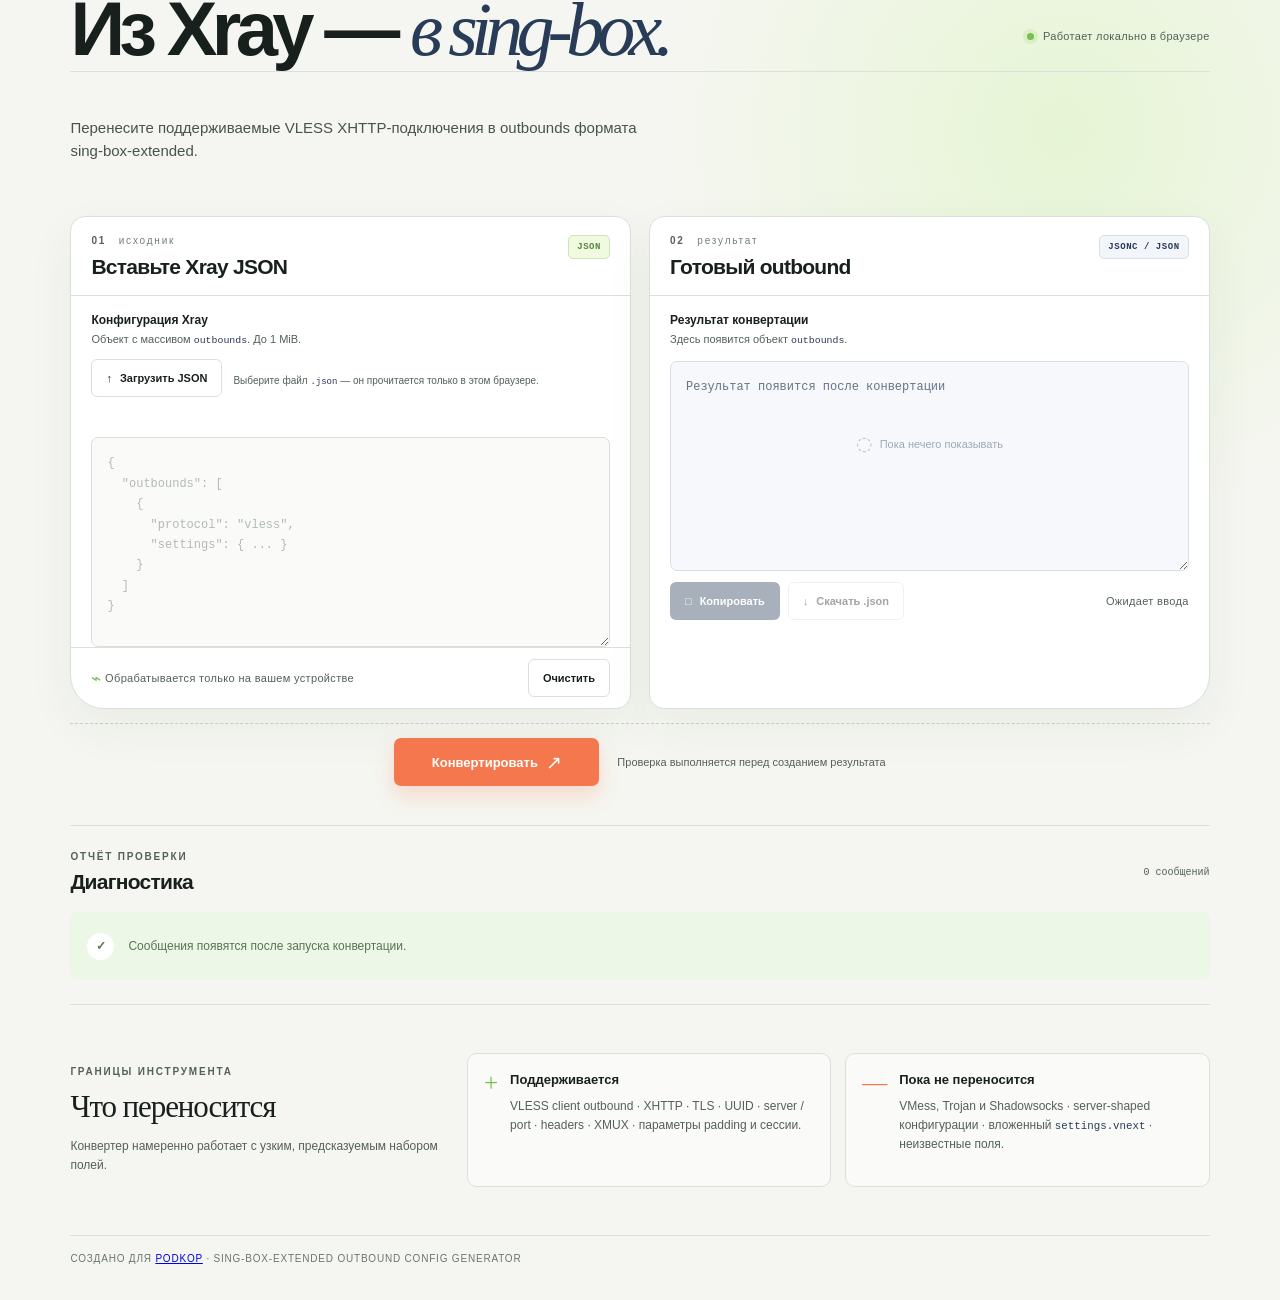
==== commit 93bd6225: "feat(converter): map pinned tls/flexible encryption" ====
--- a/docs/converter/index.html
+++ b/docs/converter/index.html
@@ -33,6 +33,12 @@
           <div class="field-wrap">
             <label for="xray-input">Конфигурация Xray</label>
             <p class="field-help" id="input-help">Объект с массивом <code>outbounds</code>. До 1&nbsp;MiB.</p>
+            <div class="file-import">
+              <label class="button button-ghost file-picker" for="xray-file"><span aria-hidden="true">↑</span> Загрузить JSON</label>
+              <input class="visually-hidden" id="xray-file" type="file" accept=".json,application/json" aria-describedby="file-help">
+              <p class="file-help" id="file-help">Выберите файл <code>.json</code> — он прочитается только в этом браузере.</p>
+              <p class="file-status" id="file-status" role="status" aria-live="polite"></p>
+            </div>
             <textarea id="xray-input" name="xray-input" spellcheck="false" autocomplete="off" aria-describedby="input-help" placeholder="{
   &quot;outbounds&quot;: [
     {
--- a/docs/converter/styles.css
+++ b/docs/converter/styles.css
@@ -47,6 +47,15 @@
 .field-wrap { position: relative; padding: 17px 20px 0; }
 label { display: block; margin-bottom: 5px; color: var(--ink); font-size: 12px; font-weight: 700; }
 .field-help { margin-bottom: 13px; color: var(--muted); font-size: 11px; line-height: 1.45; }
+.file-import { display: flex; align-items: center; flex-wrap: wrap; gap: 8px 11px; margin: -2px 0 13px; }
+.file-picker { min-height: 32px; padding: 0 11px; font-size: 10px; }
+.file-help, .file-status { margin: 0; color: var(--muted); font-size: 10px; line-height: 1.4; }
+.file-help { flex: 1 1 220px; }
+.file-status { flex-basis: 100%; min-height: 14px; }
+.file-status-success { color: #568642; }
+.file-status-error { color: #a54c32; font-weight: 700; }
+.visually-hidden { position: absolute; width: 1px; height: 1px; margin: -1px; padding: 0; overflow: hidden; clip: rect(0 0 0 0); white-space: nowrap; border: 0; }
+.file-import:has(.visually-hidden:focus-visible) .file-picker { outline: 3px solid var(--orange); outline-offset: 3px; }
 code { color: var(--navy); font-family: var(--mono); font-size: .9em; }
 textarea { display: block; width: 100%; height: 210px; resize: vertical; border: 1px solid #d9e0d8; border-radius: 7px; outline: 0; background: #fafbf8; color: var(--ink); font-family: var(--mono); font-size: 12px; line-height: 1.7; padding: 15px; transition: border-color .2s, box-shadow .2s, background .2s; }
 textarea::placeholder { color: #b2bbb3; }
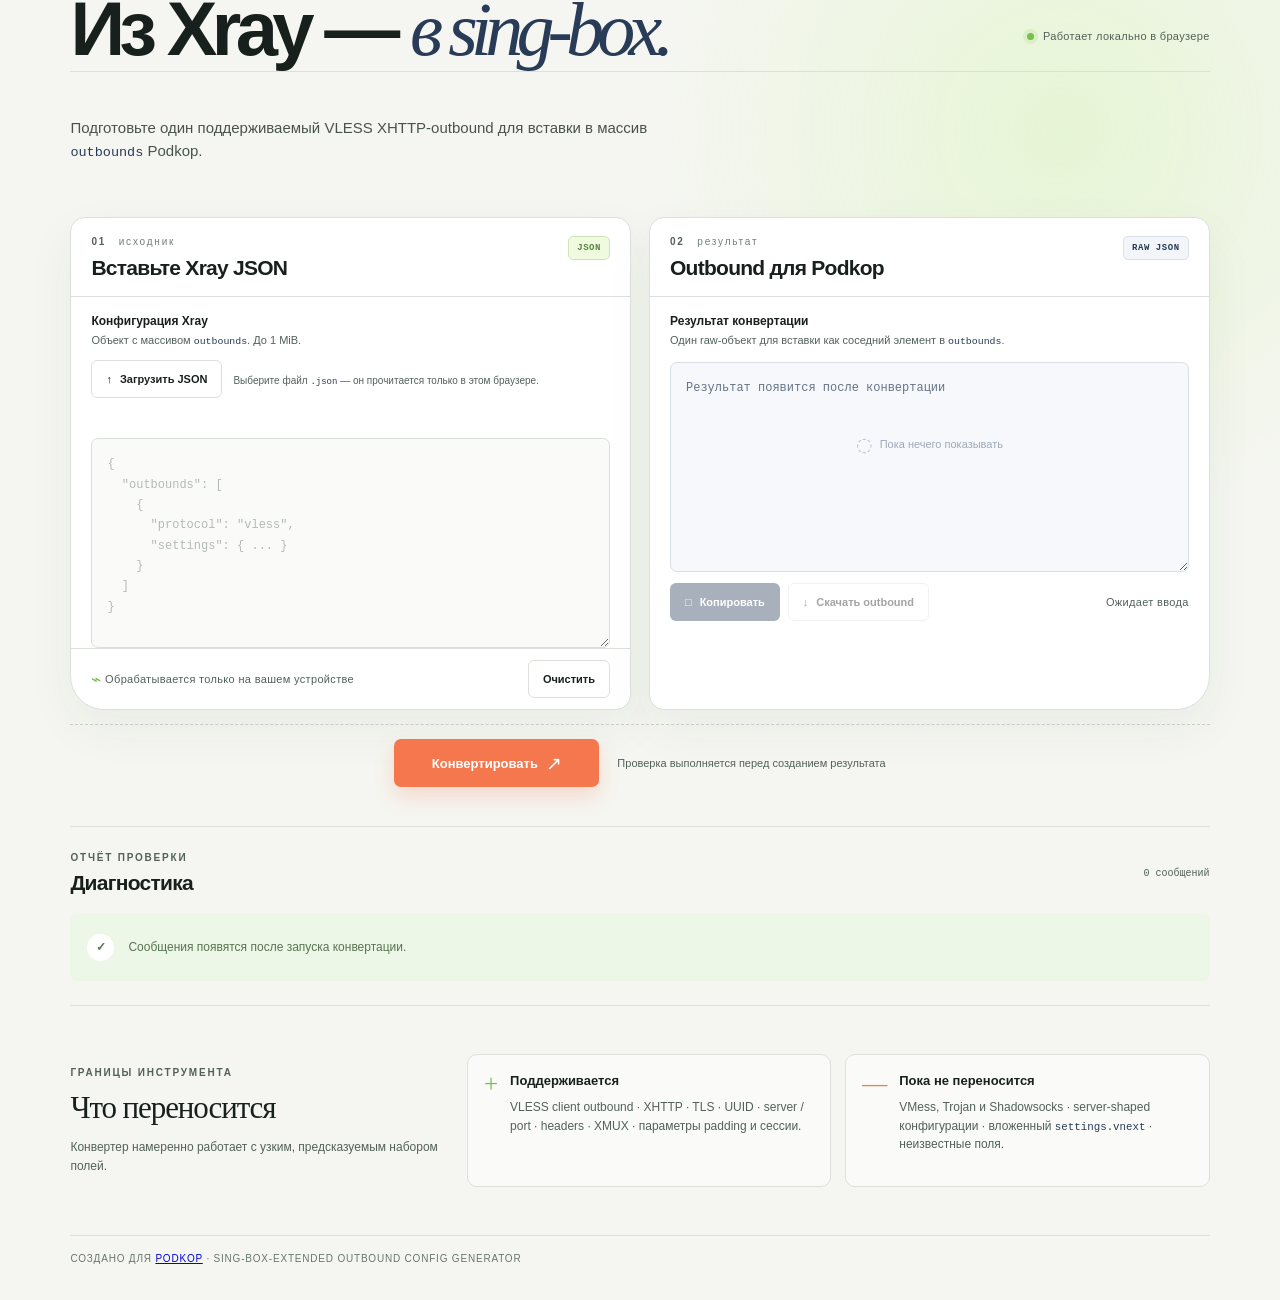
==== commit cf272c58: "feat(converter): enforce Podkop single-outbound export" ====
--- a/docs/converter/index.html
+++ b/docs/converter/index.html
@@ -18,7 +18,7 @@
 
     <main>
       <section class="hero" aria-labelledby="page-title">
-        <p class="hero-copy">Перенесите поддерживаемые VLESS XHTTP-подключения в outbounds формата sing-box-extended.</p>
+        <p class="hero-copy">Подготовьте один поддерживаемый VLESS XHTTP-outbound для вставки в массив <code>outbounds</code> Podkop.</p>
       </section>
 
       <section class="workspace" aria-label="Конвертер конфигурации">
@@ -60,20 +60,20 @@
           <div class="panel-heading">
             <div>
               <p class="panel-kicker">02 <span>результат</span></p>
-              <h2>Готовый outbound</h2>
+              <h2>Outbound для Podkop</h2>
             </div>
-            <span class="format-badge format-output">JSONC / JSON</span>
+            <span class="format-badge format-output">RAW JSON</span>
           </div>
           <div class="field-wrap output-wrap">
             <label for="output-json">Результат конвертации</label>
-            <p class="field-help" id="output-help">Здесь появится объект <code>outbounds</code>.</p>
+            <p class="field-help" id="output-help">Один raw-объект для вставки как соседний элемент в <code>outbounds</code>.</p>
             <textarea id="output-json" name="output-json" readonly spellcheck="false" aria-describedby="output-help" placeholder="Результат появится после конвертации"></textarea>
             <div class="empty-state" id="empty-state"> <span class="empty-icon" aria-hidden="true">◌</span><span>Пока нечего показывать</span></div>
           </div>
           <div class="panel-footer output-footer">
             <div class="output-actions" aria-label="Действия с результатом">
               <button class="button button-primary" id="copy-button" type="button" disabled><span aria-hidden="true">□</span> Копировать</button>
-              <button class="button button-ghost" id="download-button" type="button" disabled><span aria-hidden="true">↓</span> Скачать .json</button>
+              <button class="button button-ghost" id="download-button" type="button" disabled><span aria-hidden="true">↓</span> Скачать outbound</button>
             </div>
             <span class="output-meta" id="output-meta" role="status" aria-live="polite">Ожидает ввода</span>
           </div>
@@ -96,11 +96,11 @@
         </div>
         <div class="diagnostics diagnostics-error" id="error-state" role="alert" hidden>
           <span class="report-icon" aria-hidden="true">!</span>
-          <p><strong>Конвертация не выполнена.</strong><br>Проверьте сообщения и исправьте исходный JSON.</p>
+          <p><strong>Экспорт не выполнен.</strong><br>Проверьте сообщения и исправьте исходный JSON.</p>
         </div>
         <div class="diagnostics diagnostics-success" id="success-state" hidden>
           <span class="report-icon" aria-hidden="true">✓</span>
-          <p><strong>Готово.</strong><br>Поддерживаемые outbounds собраны в новый объект.</p>
+          <p><strong>Готово.</strong><br>Один outbound подготовлен для вставки в Podkop.</p>
         </div>
       </section>
 
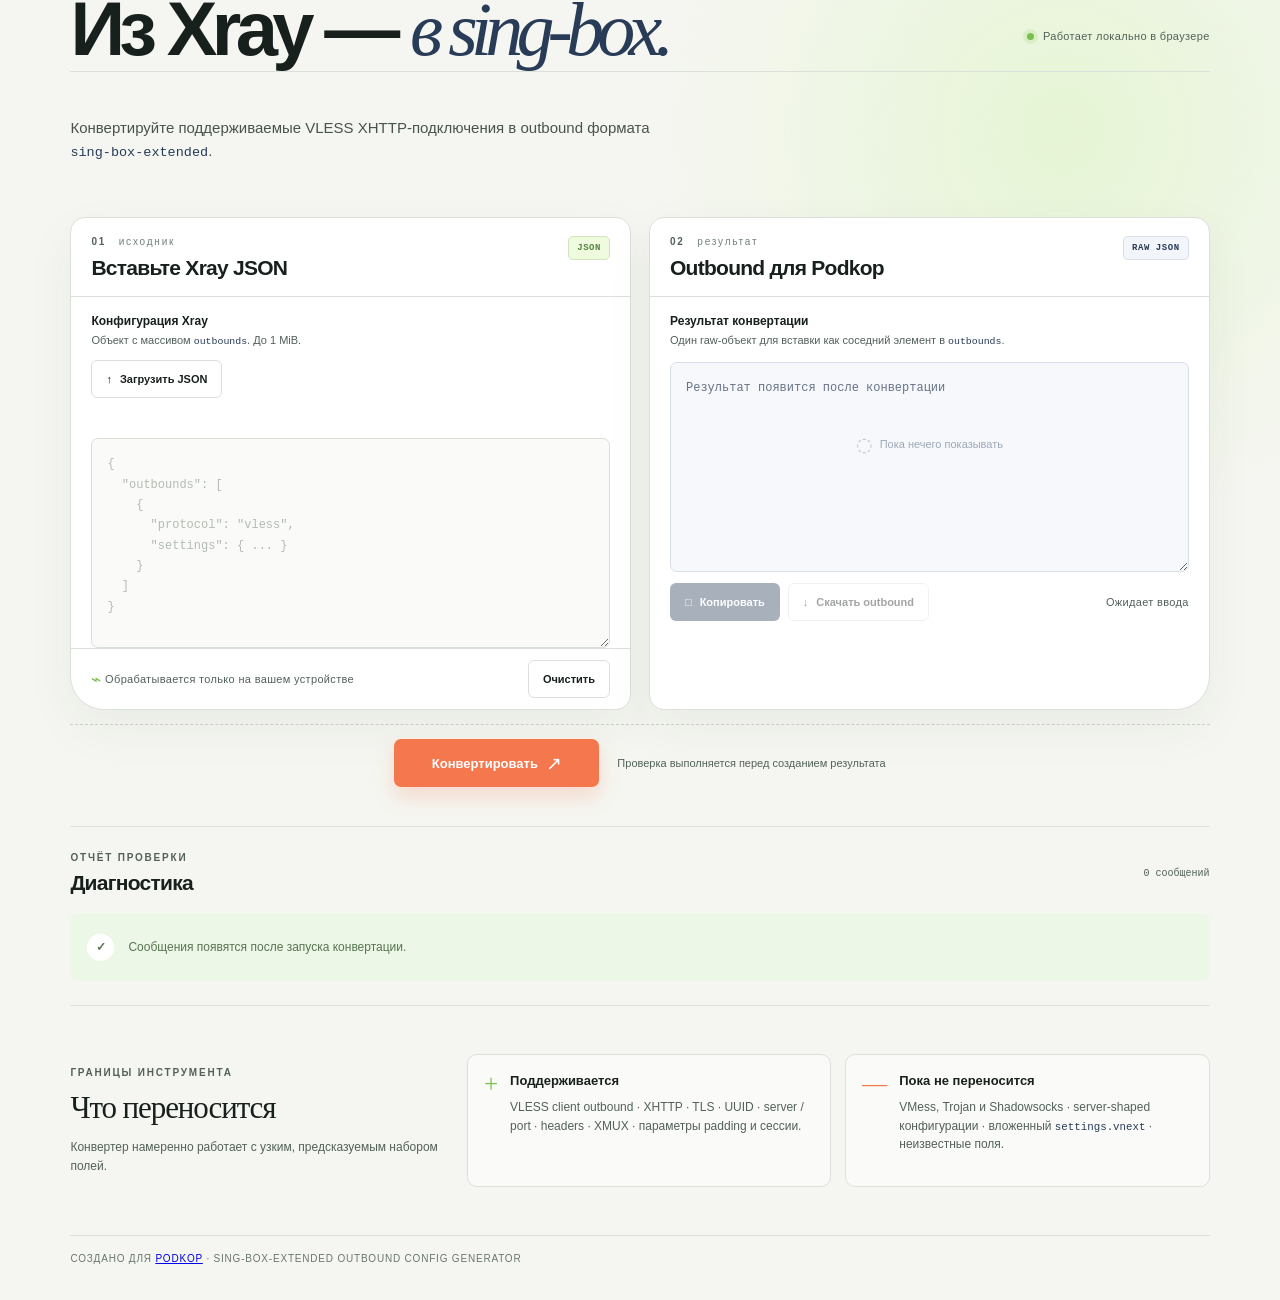
==== commit beb7c60c: "feat(converter): add Reality-aware XHTTP mapping and docs" ====
--- a/docs/converter/index.html
+++ b/docs/converter/index.html
@@ -18,7 +18,7 @@
 
     <main>
       <section class="hero" aria-labelledby="page-title">
-        <p class="hero-copy">Подготовьте один поддерживаемый VLESS XHTTP-outbound для вставки в массив <code>outbounds</code> Podkop.</p>
+        <p class="hero-copy">Конвертируйте поддерживаемые VLESS XHTTP-подключения в outbound формата <code>sing-box-extended</code>.</p>
       </section>
 
       <section class="workspace" aria-label="Конвертер конфигурации">
@@ -36,7 +36,6 @@
             <div class="file-import">
               <label class="button button-ghost file-picker" for="xray-file"><span aria-hidden="true">↑</span> Загрузить JSON</label>
               <input class="visually-hidden" id="xray-file" type="file" accept=".json,application/json" aria-describedby="file-help">
-              <p class="file-help" id="file-help">Выберите файл <code>.json</code> — он прочитается только в этом браузере.</p>
               <p class="file-status" id="file-status" role="status" aria-live="polite"></p>
             </div>
             <textarea id="xray-input" name="xray-input" spellcheck="false" autocomplete="off" aria-describedby="input-help" placeholder="{
